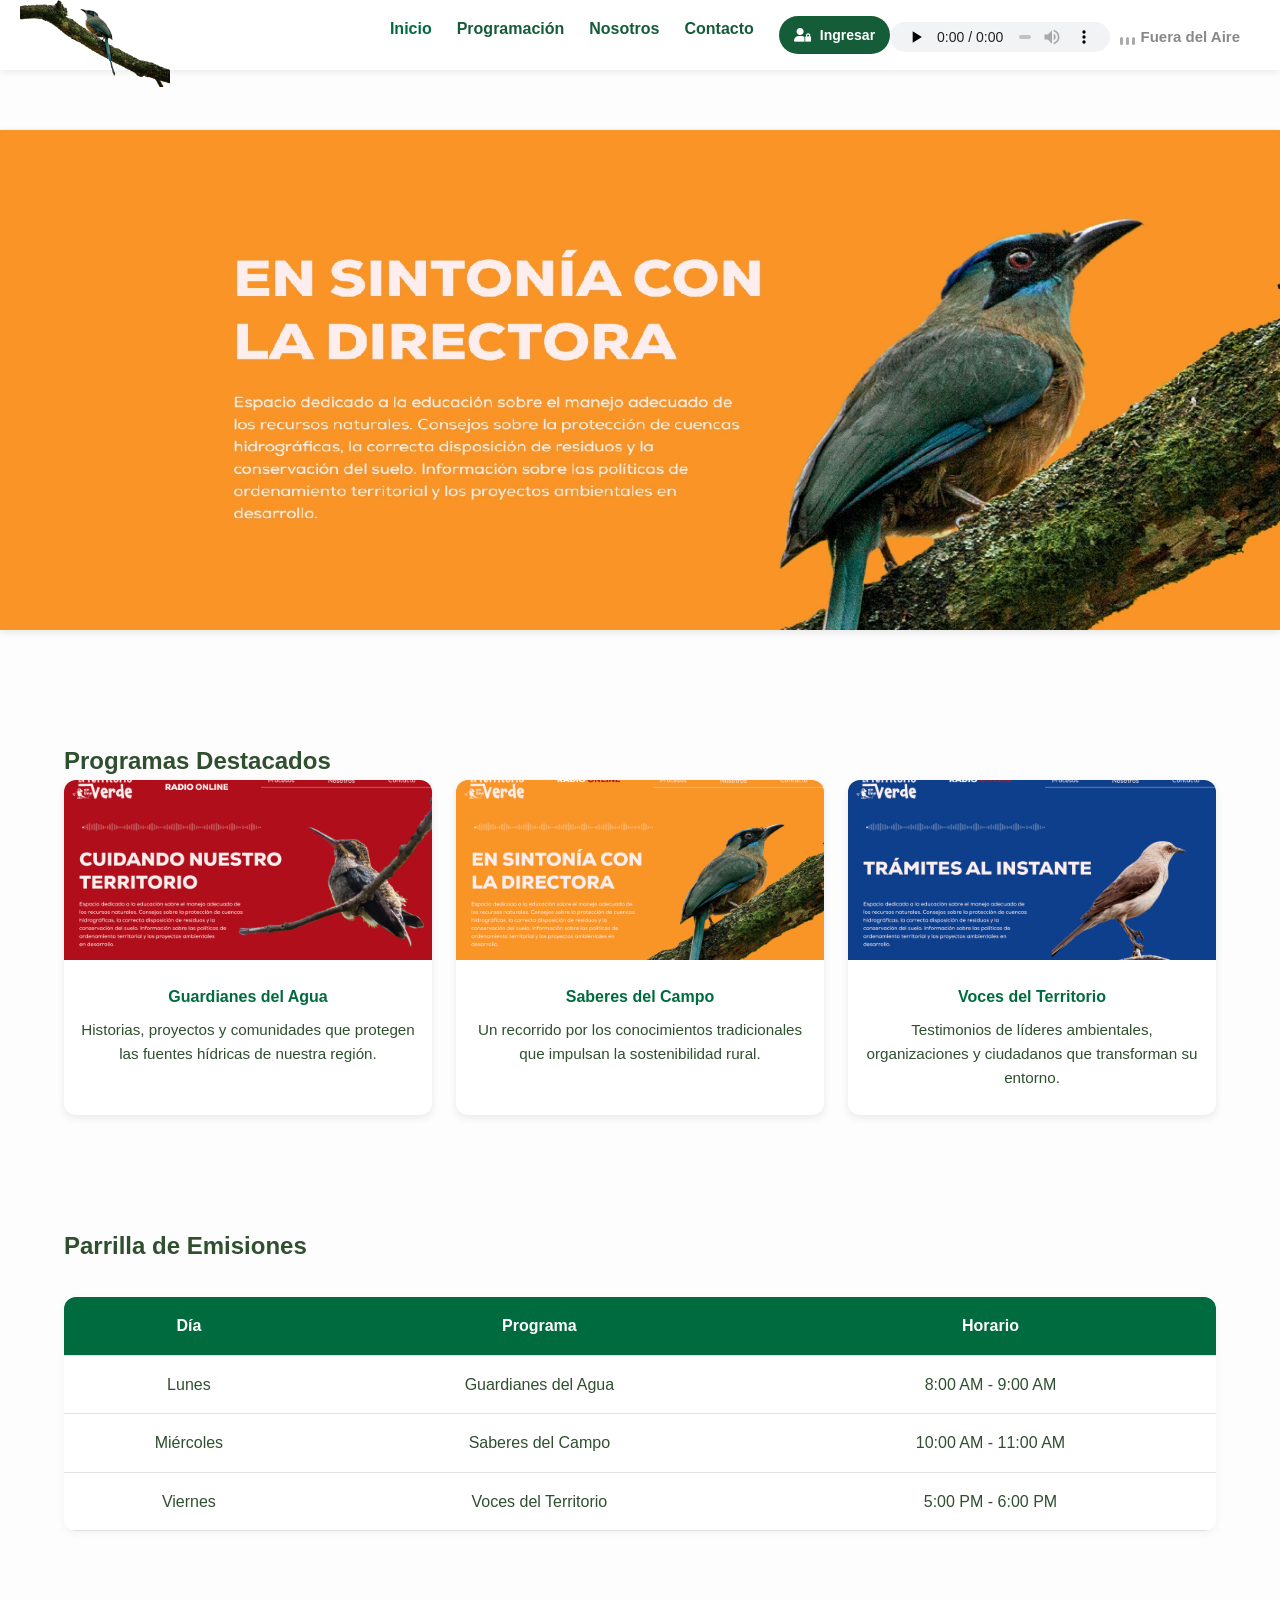
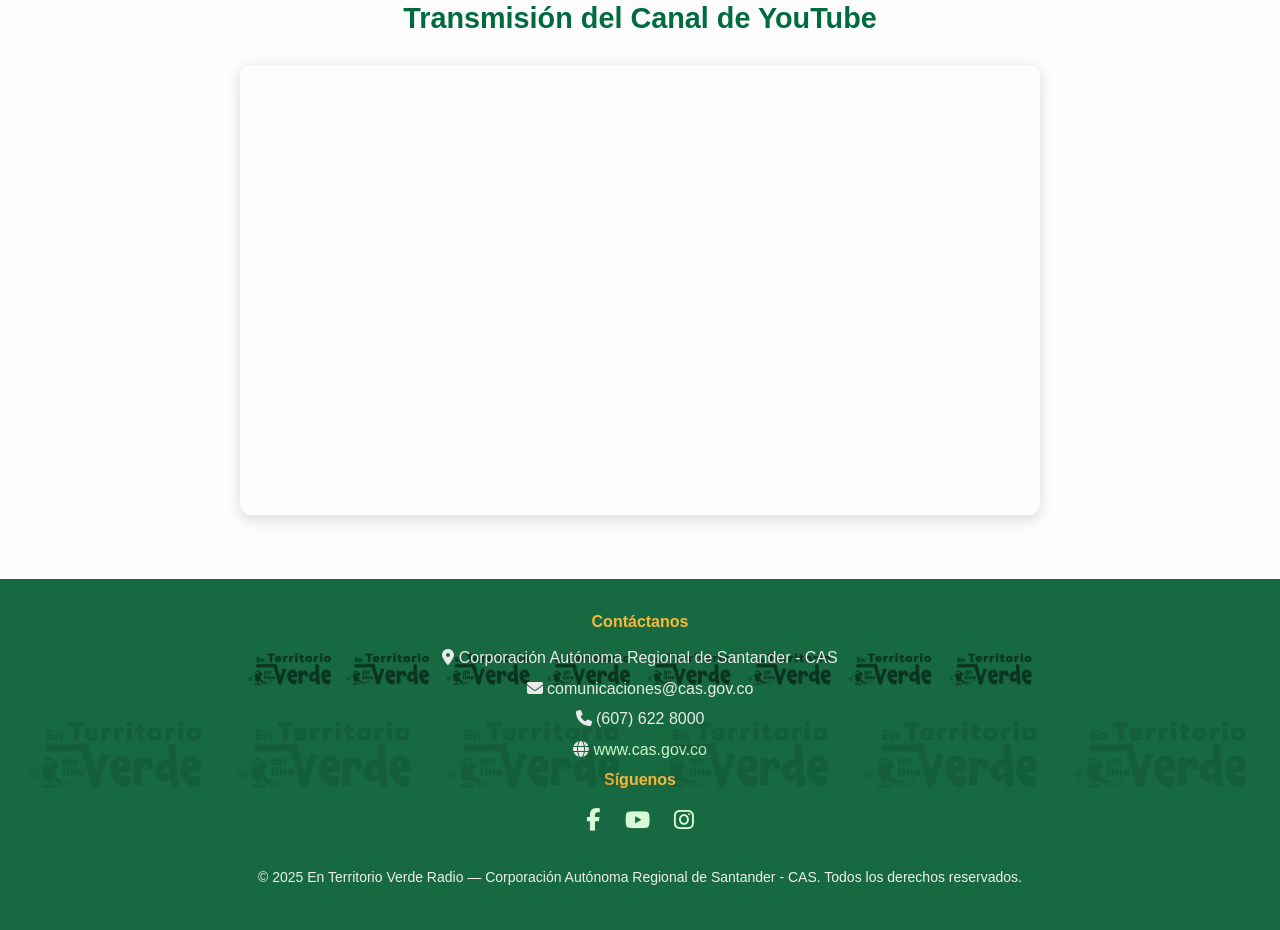
==== index.html @ 5dc2198d "First commit" ====
<!DOCTYPE html>
<html lang="es">
<head>
  <meta charset="utf-8" />
  <meta name="viewport" content="width=device-width,initial-scale=1" />
  <title>En Territorio Verde · Radio CAS</title>
  <link rel="icon" href="img/favicon.png" type="image/png" />

  <!-- CSS -->
  <link rel="stylesheet" href="css/styles.css" />

  <!-- Si usas iconos (opcional) -->
  <link rel="stylesheet" href="https://cdnjs.cloudflare.com/ajax/libs/font-awesome/6.5.0/css/all.min.css" />
</head>
<body>

  <!-- HEADER -->
    <header class="main-header" id="mainHeader">
	  <div class="header-container">
      	<!-- Imagen institucional del Barranquero -->
          <div class="logo-container">
    <img src="img/barranquero_opt.png" alt="Barrenquero" class="barranquero-logo" loading="lazy">
  </div>

      <!-- menú -->
      <nav class="nav-menu" aria-label="Menú principal">
        <ul>
          <li><a href="index.html" class="active">Inicio</a></li>
          <li><a href="programacion.html">Programación</a></li>
          <li><a href="nosotros.html">Nosotros</a></li>
          <li><a href="contacto.html">Contacto</a></li>
          <li class="admin-link"><a href="Administrador/index.html" class="btn-login"><i class="fas fa-user-lock"></i> Ingresar</a></li>
        </ul>
      </nav>
      <!-- reproductor a la derecha -->
      <div class="contenedor-audio">
        <audio id="stream" controls preload="none">
          <source src="https://sonic.paulatina.co/8186/stream" type="audio/mpeg" />
          Tu navegador no soporta la reproducción de audio.
        </audio>

        <div id="liveIndicator" class="offline" aria-live="polite" role="status">
          <div class="live-waves" aria-hidden="true">
            <span></span><span></span><span></span>
          </div>
          <span id="liveText">Fuera del Aire</span>
        </div>
      </div>
    </div>
  </header>

  <!-- AUDIO SECCIÓN SEPARADA
<section class="seccion-audio">
  <div class="contenedor-audio">
    <audio id="stream" controls preload="none">
      <source src="https://sonic.paulatina.co/8186/stream" type="audio/mpeg" />
      Tu navegador no soporta la reproducción de audio.
    </audio>

    <div id="liveIndicator" class="offline" aria-live="polite" role="status">
      <div class="live-waves" aria-hidden="true">
        <span></span><span></span><span></span>
      </div>
      <span id="liveText">Fuera del Aire</span>
    </div>
  </div>
</section> -->



<!-- ======= BANNER VISUAL ======= -->
<section class="banner-informativo"></section>


  <!-- =======================
       HERO SECTION
  ======================= -->
  <!--<section class="section-container intro">
    <h2>Conectando con la Naturaleza</h2>
    <p>
      Bienvenido a <strong>En Territorio Verde</strong>, un espacio dedicado a las voces del territorio, 
      la sostenibilidad y la educación ambiental. Aquí encontrarás programas que inspiran acciones reales 
      para cuidar nuestro entorno y promover una convivencia armoniosa con la naturaleza.
    </p>
  </section>-->

  <!-- =======================
       PROGRAMAS DESTACADOS
  ======================= -->
  <section class="section-container">
    <h2>Programas Destacados</h2>
    <div class="cards-grid">
      <div class="card">
        <img src="img/programa1.png" alt="Programa Guardianes del Agua">
        <h4>Guardianes del Agua</h4>
        <p>Historias, proyectos y comunidades que protegen las fuentes hídricas de nuestra región.</p>
      </div>

      <div class="card">
        <img src="img/programa2.png" alt="Programa Saberes del Campo">
        <h4>Saberes del Campo</h4>
        <p>Un recorrido por los conocimientos tradicionales que impulsan la sostenibilidad rural.</p>
      </div>

      <div class="card">
        <img src="img/programa3.png" alt="Programa Voces del Territorio">
        <h4>Voces del Territorio</h4>
        <p>Testimonios de líderes ambientales, organizaciones y ciudadanos que transforman su entorno.</p>
      </div>
    </div>
  </section>

  <!-- =======================
       PARRILLA DE EMISIONES
  ======================= -->
  <section class="section-container">
    <h2>Parrilla de Emisiones</h2>
    <table class="schedule-table">
      <thead>
        <tr>
          <th>Día</th>
          <th>Programa</th>
          <th>Horario</th>
        </tr>
      </thead>
      <tbody>
        <tr>
          <td>Lunes</td>
          <td>Guardianes del Agua</td>
          <td>8:00 AM - 9:00 AM</td>
        </tr>
        <tr>
          <td>Miércoles</td>
          <td>Saberes del Campo</td>
          <td>10:00 AM - 11:00 AM</td>
        </tr>
        <tr>
          <td>Viernes</td>
          <td>Voces del Territorio</td>
          <td>5:00 PM - 6:00 PM</td>
        </tr>
      </tbody>
    </table>
  </section>

  <!-- =======================
     CANAL YOUTUBE EN VIVO
======================= -->
<section class="section-container youtube-section">
  <h2>Transmisión del Canal de YouTube</h2>
  <div class="youtube-frame">
    <iframe 
      id="youtubeIframe"
      data-src="https://www.youtube.com/embed/videoseries?list=PLFxlJa7iUVKvQnztdoyjwARFI4R0zNuGz" 
      title="Video institucional CAS"
      frameborder="0"
      allow="accelerometer; autoplay; clipboard-write; encrypted-media; gyroscope; picture-in-picture; web-share"
      loading="lazy"
      allowfullscreen>
    </iframe>
  </div>
</section>



  <!-- =======================
       CONTACTO / REDES
  ======================= -->
  <!--
  <section class="section-container">
    <h2>Conéctate con Nosotros</h2>
    <div class="contact-placeholder">
      <p>
        Síguenos en nuestras redes sociales para conocer más sobre nuestros programas, 
        invitados y noticias del territorio.
      </p>
      <div class="social-media">
        <a href="https://www.facebook.com/share/1BW3mtS38n/" target="_blank" class="social-icon"><i class="fab fa-facebook"></i> Facebook</a>
        <a href="https://www.instagram.com/cas.santander?igsh=ZzN6Nnd5YWltYXcw" target="_blank"  class="social-icon"><i class="fab fa-instagram"></i> Instagram</a>
        <a href="https://youtube.com/@cas_santander9133?si=XEh2lTtl3xtiagF0" class="social-icon"><i class="fab fa-youtube"></i> YouTube</a>
      </div>
    </div>
  </section>
-->

  <!-- =======================
       FOOTER
  ======================= -->
<footer class="footer">
  <div class="footer-container">
    <!--<div class="footer-logo">
      <img src="img/logo.png" alt="En Territorio Verde Radio" />-->
      
    </div>

    <div class="footer-info">
      <h4>Contáctanos</h4>
      <p><i class="fas fa-location-dot"></i> Corporación Autónoma Regional de Santander - CAS</p>
      <p><i class="fas fa-envelope"></i> comunicaciones@cas.gov.co</p>
      <p><i class="fas fa-phone"></i> (607) 622 8000</p>
      <p><i class="fas fa-globe"></i> <a href="https://www.cas.gov.co" target="_blank">www.cas.gov.co</a></p>
    </div>

    <div class="footer-social">
      <h4>Síguenos</h4>
      <div class="social-icons">
        <a href="https://www.facebook.com/CAS.Santander" target="_blank" title="Facebook"><i class="fab fa-facebook-f"></i></a>
        <a href="https://youtube.com/@cas_santander9133?si=XEh2lTtl3xtiagF0" target="_blank" title="YouTube"><i class="fab fa-youtube"></i></a>
        <a href="https://www.instagram.com/cas.santander?igsh=ZzN6Nnd5YWltYXcw" target="_blank" title="Instagram"><i class="fab fa-instagram"></i></a>
      </div>
    </div>
  </div>

  <div class="footer-bottom">
    <p>© 2025 En Territorio Verde Radio — Corporación Autónoma Regional de Santander - CAS. Todos los derechos reservados.</p>
  </div>
</footer>


  <!-- JS -->
  <script src="js/main.js" defer></script>
  <script>
    document.addEventListener('DOMContentLoaded', () => loadContent('inicio'));
  </script>
</body>
</html>
---- css/styles.css ----
/* =========================
   ESTILOS GENERALES
========================= */
* {
  margin: 0;
  padding: 0;
  box-sizing: border-box;
}

body {
  font-family: 'Montserrat', sans-serif;
  background-color: #fdfdfd;
  color: #2f4f2f;
  line-height: 1.6;
  padding-top: 130px;
}

/* =========================
   ENCABEZADO FIJO
========================= */
.main-header {
  position: fixed;
  top: 0;
  width: 100%;
  background: #ffffff;
  display: flex;
  justify-content: space-between;
  align-items: center;
  padding: 0 40px;
  box-shadow: 0 2px 8px rgba(0, 0, 0, 0.08);
  z-index: 1000;
  transition: transform 0.4s ease;
  height: 70px;
}

.main-header.hide {
  transform: translateY(-100%);
}

.logo {
  display: flex;
  align-items: center;
  gap: 0.8rem;
}

.logo img {
  height: 48px;
}

.logo h1 {
  font-size: 1.3rem;
  color: #006b3f;
  font-weight: 700;
}

/* =========================
   MENÚ DE NAVEGACIÓN
========================= */
.nav-menu {
  display: flex;
  gap: 1.5rem;
}

.nav-menu a {
  text-decoration: none;
  color: #2f4f2f;
  font-weight: 500;
  transition: color 0.3s ease;
}

.nav-menu a:hover,
.nav-menu a.active {
  color: #006b3f;
  font-weight: 600;
}

/* =========================
   SECCIONES GENERALES
========================= */
.section-container {
  max-width: 1200px;
  margin: 7rem auto 4rem auto;
  padding: 0 1.5rem;
}

.intro {
  text-align: center;
  margin-bottom: 3rem;
}

.intro h2 {
  font-size: 2rem;
  color: #006b3f;
  margin-bottom: 1rem;
}

/* =========================
   TABLA DE PROGRAMAS
========================= */
.schedule-table {
  width: 100%;
  border-collapse: collapse;
  margin: 2rem 0;
  background: #ffffff;
  border-radius: 12px;
  overflow: hidden;
  box-shadow: 0 2px 10px rgba(0, 0, 0, 0.05);
}

.schedule-table th,
.schedule-table td {
  padding: 1rem;
  text-align: center;
  border-bottom: 1px solid #e0e0e0;
}

.schedule-table th {
  background: #006b3f;
  color: white;
  font-weight: 600;
}

.schedule-table tr:hover td {
  background: #f3f9f5;
}

/* =========================
   TARJETAS DE PROGRAMAS
========================= */
.cards-grid {
  display: grid;
  grid-template-columns: repeat(auto-fit, minmax(280px, 1fr));
  gap: 1.5rem;
}

.card {
  background: #fff;
  border-radius: 12px;
  overflow: hidden;
  box-shadow: 0 3px 8px rgba(0, 0, 0, 0.08);
  transition: transform 0.3s ease;
  text-align: center;
}

.card:hover {
  transform: translateY(-5px);
}

.card img {
  width: 100%;
  height: 180px;
  object-fit: cover;
}

.card h4 {
  color: #006b3f;
  margin: 1rem 0 0.5rem;
}

.card p {
  padding: 0 1rem 1.5rem;
  font-size: 0.95rem;
}

/* =========================
   CONTACTO
========================= */
.contact-placeholder {
  background: #f5f8f5;
  border: 1px solid #d6e9d6;
  border-radius: 12px;
  padding: 2rem;
  margin: 2rem 0;
  text-align: center;
  color: #2f4f2f;
  font-size: 1.05rem;
  box-shadow: 0 2px 6px rgba(0, 0, 0, 0.05);
}

.contact-info ul {
  list-style: none;
  margin: 1.5rem 0;
}

.contact-info li {
  margin-bottom: 0.8rem;
  font-size: 1.05rem;
}

.social-media {
  display: flex;
  justify-content: center;
  gap: 1rem;
  flex-wrap: wrap;
  margin-top: 1rem;
}

.social-icon {
  color: #006b3f;
  font-weight: 600;
  text-decoration: none;
  background: #e6f3ec;
  padding: 0.6rem 1rem;
  border-radius: 30px;
  transition: all 0.3s ease;
}

.social-icon:hover {
  background: #006b3f;
  color: white;
}

/* =========================
   BOTÓN ENVIAR
========================= */
.btn-send {
  display: inline-block;
  background: #006b3f;
  color: #fff;
  padding: 0.8rem 1.6rem;
  border-radius: 30px;
  border: none;
  cursor: pointer;
  font-size: 1rem;
  transition: background 0.3s ease, transform 0.2s ease;
  text-decoration: none;
}

.btn-send:hover {
  background: #049c5a;
  transform: scale(1.05);
}

/* =====================================================
   BANNER VISUAL (solo imagen)
   ===================================================== */
.banner-informativo {
  position: relative;
  width: 100%;
  height: 500px; /* ajusta según el alto que desees */
  background: url('../img/fondo-ligero2.jpg') center/cover no-repeat, #f5f9f4;
  display: block;
  box-shadow: 0 2px 8px rgba(0, 0, 0, 0.1);
}


/* (Estilos unificados en .main-header) */

.header-container {
  display: flex;
  justify-content: space-between;
  align-items: center;
  padding: 8px 40px;
  max-width: 1200px;
  margin: 0 auto;
  height: 70px;
}

.logo img {
  height: 50px;
  width: auto;
  display: block;
}


.header-logo {
  position: absolute;
  bottom: -20px; /* o el valor que tengas ajustado */
  left: -30px; /* mueve la imagen hacia la izquierda */
  z-index: 10;
}

.header-logo img {
  max-height: 180px; /* ajusta el tamaño que ya tenías */
  width: auto;
  object-fit: contain;
}

/* Versión responsive */
@media (max-width: 768px) {
  .header-logo {
    left: -10px; /* menos desplazamiento en pantallas pequeñas */
    bottom: -10px;
  }

  .header-logo img {
    max-height: 120px;
  }
}


/* ======= MENÚ DE NAVEGACIÓN ======= */
.nav-menu {
  flex: 1;
  display: flex;
  justify-content: center;
}

.nav-menu ul {
  display: flex;
  list-style: none;
  gap: 25px;
  margin: 0;
  padding: 0;
}

.nav-menu a {
  text-decoration: none;
  color: #155c39;
  font-weight: 600;
  transition: color 0.3s;
}

.nav-menu a:hover,
.nav-menu .active {
  color: #f39200;
}

.btn-login {
  background: #155c39;
  color: white !important;
  padding: 8px 15px;
  border-radius: 20px;
  font-size: 14px;
  display: flex;
  align-items: center;
  gap: 8px;
  transition: all 0.3s ease;
}

.btn-login:hover {
  background: #f39200;
  transform: translateY(-2px);
  box-shadow: 0 4px 10px rgba(0,0,0,0.1);
}

/* ==== AUDIO Y EN VIVO ==== */
.seccion-audio {
  position: fixed;       /* mantiene la barra siempre visible */
  top: 70px;             /* justo debajo del header fijo */
  right: 0;
  left: 0;
  z-index: 900;          /* por encima del contenido */
  display: flex;
  justify-content: flex-end;
  align-items: right;
  padding: 10px 40px;
  background-color: #eaf6ed;
  border-top: 1px solid #d2e6d4;
  border-bottom: 1px solid #d2e6d4;
  box-shadow: 0 2px 5px rgba(0, 0, 0, 0.1);
}

.contenedor-audio {
  position: fixed;
  right: 40px;
  top: calc((70px - 46px) / 2); /* (headerHeight - audioHeight) / 2 */
  display: flex;
  align-items: center;
  gap: 10px;
  z-index: 950;
  background: transparent;
  height: 46px; /* ajusta según el alto real del control */
}

.seccion-audio, .contenedor-audio {
  height: 50px;
  overflow: hidden;
}

audio {
  width: 220px;
  height: 30px;
}

#liveIndicator {
  display: flex;
  align-items: center;
  gap: 6px;
  font-weight: 600;
  font-size: 15px;
  color: #666;
}

.live-waves {
  display: flex;
  gap: 3px;
  height: 15px;
  align-items: flex-end;
}

.live-waves span {
  display: block;
  width: 3px;
  height: 8px;
  background-color: #bbb;
  border-radius: 2px;
}

/* Ondas animadas cuando está "En Vivo" */
#liveIndicator.live .live-waves span {
  background-color: #2ea44f;
  animation: waveMove 1s infinite ease-in-out;
}

#liveIndicator.live .live-waves span:nth-child(1) { animation-delay: 0s; }
#liveIndicator.live .live-waves span:nth-child(2) { animation-delay: 0.2s; }
#liveIndicator.live .live-waves span:nth-child(3) { animation-delay: 0.4s; }

@keyframes waveMove {
  0%, 100% { height: 6px; }
  50% { height: 14px; }
}

/* Estado Fuera del Aire */
#liveIndicator.offline .live-waves span {
  background-color: #aaa;
  animation: none;
}

#liveIndicator.offline #liveText {
  color: #888;
}

/* ==== FOOTER ==== */
.footer {
  background-color: #176941; /* un verde más luminoso */
  color: #fff;
  text-align: center;
  padding: 30px 20px;
  position: relative;
  background-image: url('../img/Recurso4.png');
  background-size: 800px;
  background-position: center 60px;
  background-repeat: no-repeat;
  z-index: 500;
}

.footer a {
  color: #d7f9d5;
  text-decoration: none;
  font-weight: 500;
  transition: color 0.3s ease, text-shadow 0.3s ease;
}

.footer a:hover {
  color: #ffffff;
  text-shadow: 0 0 6px rgba(255, 255, 255, 0.4);
  text-decoration: underline;
}

/* Fondo con imagen ecológica + mezcla */
.footer::before {
  content: "";
  position: absolute;
  inset: 0;
  background: url("../img/Recurso4.png") center 50% / 130% no-repeat;
  background-blend-mode: multiply; /* mezcla ecológica */
  opacity: 0.20;
  z-index: 0;              
  pointer-events: none;    
}


/* Capas de texto e información */
.footer-container,
.footer-bottom {
  position: relative;
  z-index: 1500;
}

/* estructura interior */
.footer-container {
  display: flex;
  flex-wrap: wrap;
  justify-content: space-around;
  align-items: flex-start;
  gap: 25px;
  max-width: 1200px;
  margin: 0 auto;
}

.footer-logo img {
  width: 300px;
  margin-bottom: 0px;
}

.footer-info h4,
.footer-social h4 {
  color: #f6b93b;
  margin-bottom: 10px;
}

.footer-info p {
  margin: 5px 0;
  color: #eaeaea;
}

.footer .social-icons a {
  color: #d7f9d5;
  margin: 0 10px;
  font-size: 1.4rem;
  transition: transform 0.3s ease, color 0.3s ease;
}

.footer .social-icons a:hover {
  color: #fff;
  transform: scale(1.15);
}


.footer-bottom {
  margin-top: 15px;
  font-size: 14px;
  padding: 12px;
  color: #eee;
  background: transparent;  /* elimina el fondo */
}

/* ==== Versión Responsive ==== */
@media (max-width: 768px) {
  .contenedor-audio {
    position: relative;    /* vuelve al flujo */
    top: 0;
    right: 0;
    margin-left: 0;
    justify-self: end;
    height: auto;
    padding: 8px 0;
  }

  /* Reduce el ancho del control para móviles */
  audio {
    width: 160px;
  }

  /* Si el menú colapsa y queda demasiado junto, pon el audio debajo */
  .header-container {
    flex-wrap: wrap;
    gap: 6px;
    padding: 8px 16px;
  }
}

/* ======= YOUTUBE EMBED ======= */
.youtube-section {
  text-align: center;
  margin-top: 4rem;
}

.youtube-section h2 {
  color: #006b3f;
  margin-bottom: 1.5rem;
  font-size: 1.8rem;
}

.youtube-frame {
  position: relative;
  width: 100%;
  max-width: 800px;
  margin: 0 auto;
  aspect-ratio: 16 / 9; /* mantiene proporción correcta */
  border-radius: 12px;
  overflow: hidden;
  box-shadow: 0 4px 15px rgba(0, 0, 0, 0.15);
}

.youtube-frame iframe {
  width: 100%;
  height: 100%;
  border: none;
  display: block;
}

/* === Footer Links Elegantes === */
.footer a {
  color: #c8f7c5; /* Verde claro institucional CAS */
  text-decoration: none;
  font-weight: 500;
  transition: color 0.3s ease, text-shadow 0.3s ease;
}

.footer a:hover {
  color: #ffffff; /* Blanco puro al pasar el cursor */
  text-shadow: 0 0 6px rgba(255, 255, 255, 0.4);
  text-decoration: underline;
}

/* ==== Imagen institucional del Barranquero ==== */
.barranquero-container {
  position: relative;
  width: 100%;
  height: 0;
}

.barranquero-img {
  position: absolute;
  left: 5%;
  bottom: -140px; /* desborda hacia el banner */
  max-height: 200px;
  z-index: 10;
  filter: drop-shadow(0 4px 6px rgba(0, 0, 0, 0.4));
  transition: transform 0.4s ease, filter 0.4s ease;
}

.barranquero-img:hover {
  transform: scale(1.05);
  filter: drop-shadow(0 6px 8px rgba(0, 0, 0, 0.5));
}

/* Versión responsive */
@media (max-width: 768px) {
  .barranquero-img {
    max-height: 90px;
    left: 2%;
    bottom: -25px;
  }
}


/* Ajuste para empujar el menú a la izquierda y equilibrar el header */
nav ul {
  margin-left: 0; /* antes -100px */
}

nav {
  flex-grow: 0;
  text-align: initial;
}

/* Imagen del barranquero flotando sobre el header */
.barranquero-logo {
  position: absolute; /* lo saca del flujo normal */
  top: -20px;          /* ajusta verticalmente */
  left: 20px;          /* ajusta horizontalmente */
  width: 150px;        /* tamaño controlado */
  max-height: 200px;
  z-index: 20;         /* asegura que quede sobre los demás elementos */
  pointer-events: none; /* evita que bloquee clics sobre el menú */
}

.header,
.header-container,
.contenedor-audio {
  overflow: visible; /* evita que se creen capas invisibles */
}

/* =========================================
   RESPONSIVO MULTIDISPOSITIVO (Tablets/Móvil)
========================================= */
@media (max-width: 1000px) {
  .main-header {
    height: auto;
    padding: 10px;
    position: relative; /* Evita que flote encima en celulares cortando el contenido */
  }
  
  .header-container {
    flex-direction: column;
    height: auto;
    padding: 15px 10px;
    gap: 15px;
    align-items: center;
  }
  
  .contenedor-audio {
    position: relative;
    right: auto;
    top: auto;
    justify-content: center;
    width: 100%;
    margin-top: 10px;
    height: auto;
    padding: 10px 0;
  }
  
  .nav-menu {
    width: 100%;
    margin-top: 10px;
  }
  
  .nav-menu ul {
    flex-wrap: wrap;
    justify-content: center;
    gap: 12px;
  }
  
  .barranquero-logo {
    position: relative;
    top: 0;
    left: 0;
    width: 120px;
    display: block;
    margin: 0 auto;
  }
  
  body {
    padding-top: 20px; /* Como el header ya no es "fixed" arriba, soltamos el espacio */
  }
}

@media (max-width: 500px) {
  audio {
    width: 220px;
  }
  .btn-login {
    padding: 6px 12px;
    font-size: 13px;
    width: 100%;
    justify-content: center;
  }
}
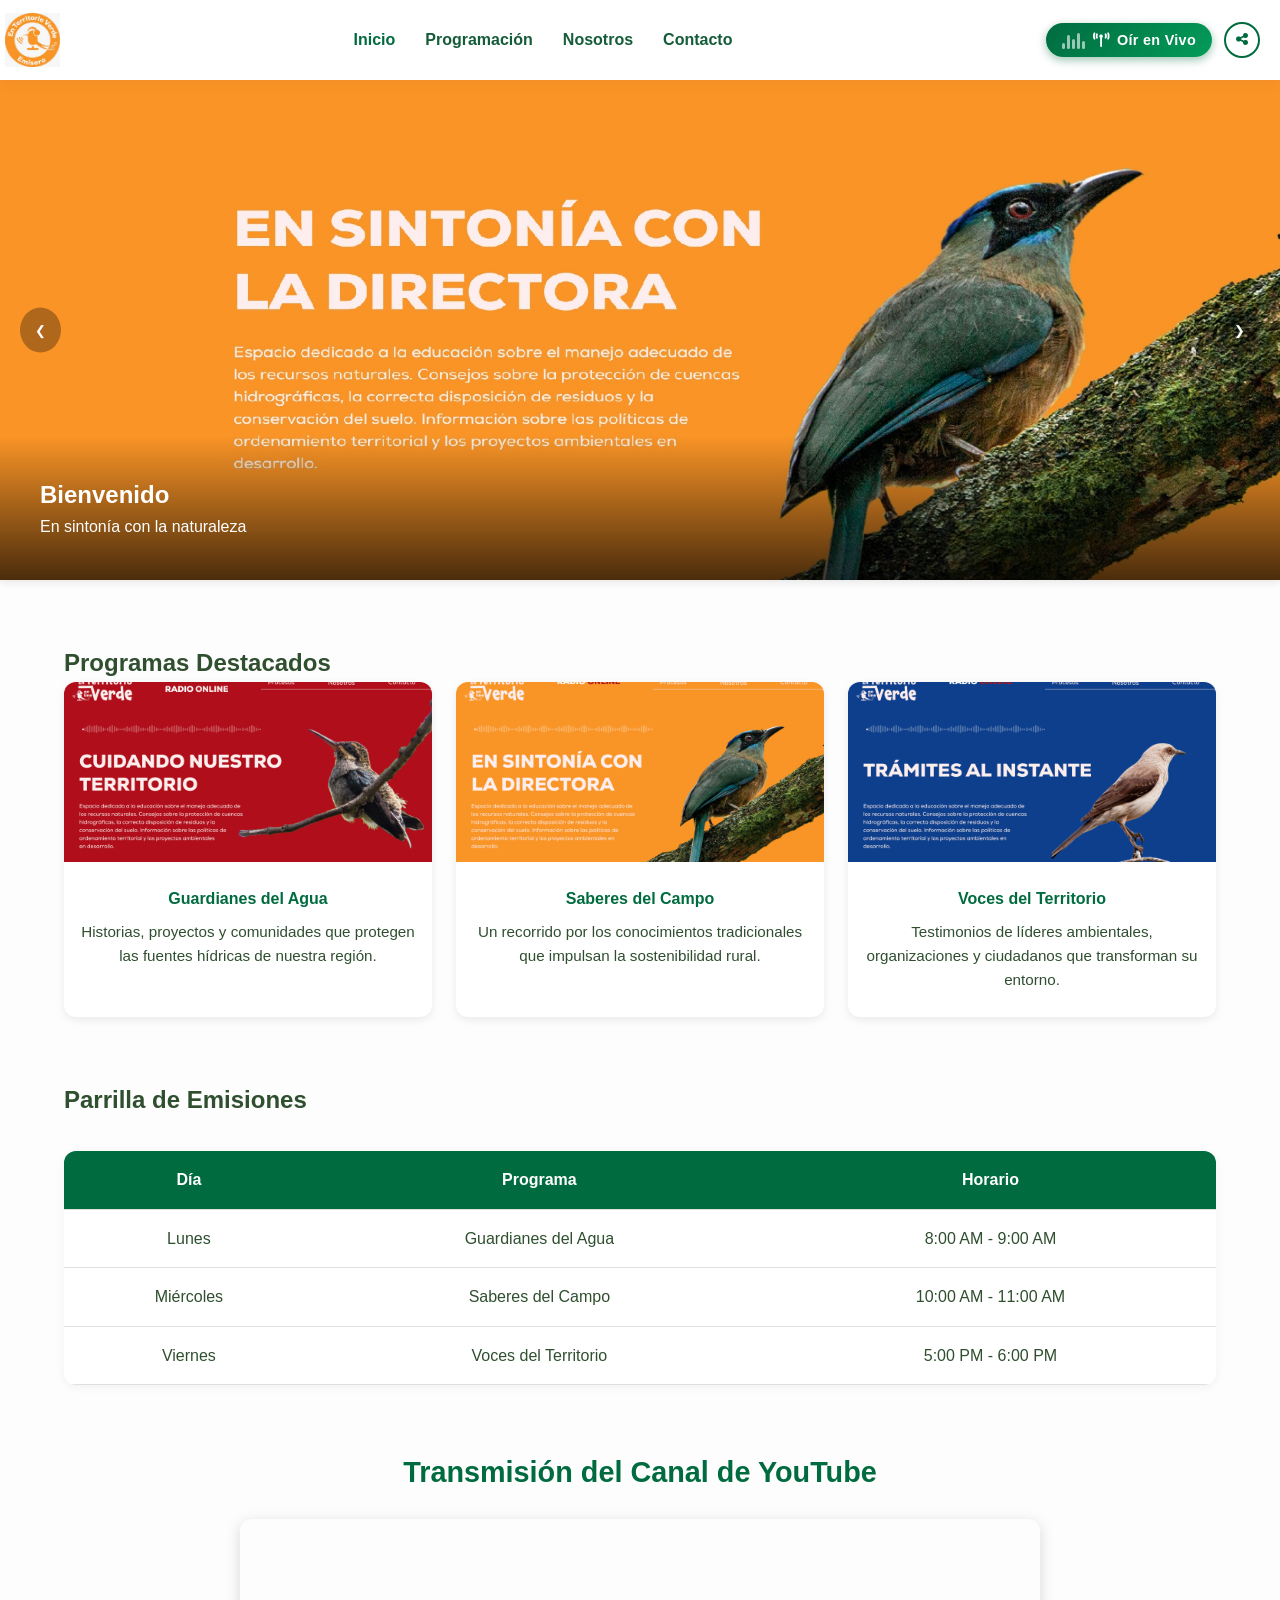
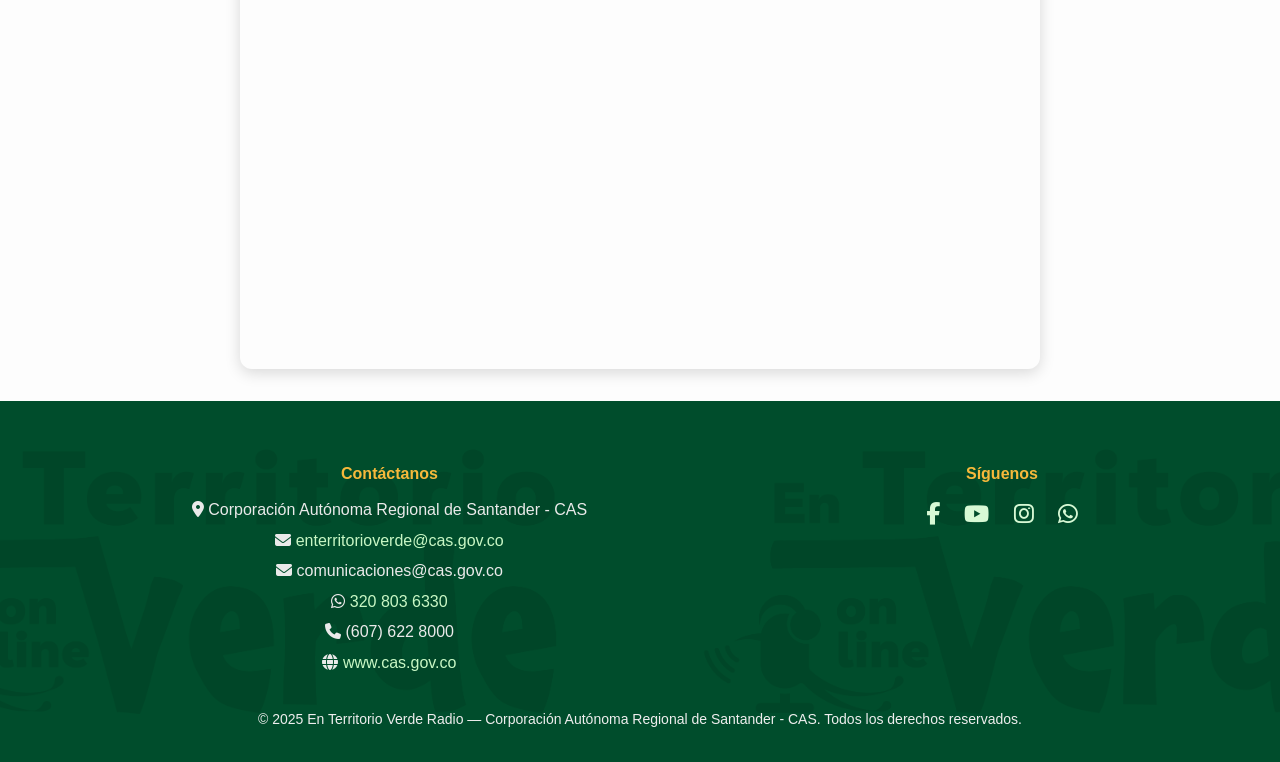
==== commit c700f3d2: "feat: Implement a new audio player, refresh site styling, and introduce data-driven content with new" ====
--- a/index.html
+++ b/index.html
@@ -7,7 +7,7 @@
   <link rel="icon" href="img/favicon.png" type="image/png" />
 
   <!-- CSS -->
-  <link rel="stylesheet" href="css/styles.css" />
+  <link rel="stylesheet" href="css/styles.css?v=3" />
 
   <!-- Si usas iconos (opcional) -->
   <link rel="stylesheet" href="https://cdnjs.cloudflare.com/ajax/libs/font-awesome/6.5.0/css/all.min.css" />
@@ -17,9 +17,9 @@
   <!-- HEADER -->
     <header class="main-header" id="mainHeader">
 	  <div class="header-container">
-      	<!-- Imagen institucional del Barranquero -->
+      	<!-- Logo institucional En Territorio Verde -->
           <div class="logo-container">
-    <img src="img/barranquero_opt.png" alt="Barrenquero" class="barranquero-logo" loading="lazy">
+    <img src="logo.jpeg" alt="En Territorio Verde – Radio CAS" class="site-logo" loading="lazy">
   </div>
 
       <!-- menú -->
@@ -29,21 +29,34 @@
           <li><a href="programacion.html">Programación</a></li>
           <li><a href="nosotros.html">Nosotros</a></li>
           <li><a href="contacto.html">Contacto</a></li>
-          <li class="admin-link"><a href="Administrador/index.html" class="btn-login"><i class="fas fa-user-lock"></i> Ingresar</a></li>
+          <li class="admin-link" style="display:none"><a href="Administrador/index.html" class="btn-login"><i class="fas fa-user-lock"></i> Ingresar</a></li>
         </ul>
       </nav>
       <!-- reproductor a la derecha -->
       <div class="contenedor-audio">
-        <audio id="stream" controls preload="none">
+        <audio id="stream" preload="auto">
           <source src="https://sonic.paulatina.co/8186/stream" type="audio/mpeg" />
-          Tu navegador no soporta la reproducción de audio.
         </audio>
+
+        <!-- Botón En Vivo destacado -->
+        <button id="btnLive" class="btn-live" onclick="toggleRadioStream()" title="Oír en Vivo">
+          <div class="freq-waves" aria-hidden="true">
+            <span></span><span></span><span></span><span></span><span></span>
+          </div>
+          <i class="fas fa-broadcast-tower"></i>
+          <span id="liveText">Oír en Vivo</span>
+        </button>
+
+        <!-- Botón Compartir -->
+        <button class="btn-share" onclick="shareLink()" title="Compartir enlace">
+          <i class="fas fa-share-alt"></i>
+        </button>
 
         <div id="liveIndicator" class="offline" aria-live="polite" role="status">
           <div class="live-waves" aria-hidden="true">
             <span></span><span></span><span></span>
           </div>
-          <span id="liveText">Fuera del Aire</span>
+          <span id="liveStatus">Fuera del Aire</span>
         </div>
       </div>
     </div>
@@ -69,7 +82,17 @@
 
 
 <!-- ======= BANNER VISUAL ======= -->
-<section class="banner-informativo"></section>
+<!-- ======= BANNER VISUAL (Carousel) ======= -->
+<section id="banner-carousel" class="banner-informativo">
+  <div class="carousel-container">
+    <div id="carousel-slides" class="carousel-slides">
+      <!-- Slides are injected dynamically via JS -->
+    </div>
+    <!-- Carousel controls (optional) -->
+    <button class="carousel-btn prev" onclick="moveSlide(-1)">&#10094;</button>
+    <button class="carousel-btn next" onclick="moveSlide(1)">&#10095;</button>
+  </div>
+</section>
 
 
   <!-- =======================
@@ -187,16 +210,18 @@
        FOOTER
   ======================= -->
 <footer class="footer">
+  <!-- Logo como marca de agua en el footer -->
+  <div class="footer-watermark">
+    <img src="img/logo11.png" alt="" aria-hidden="true">
+  </div>
+
   <div class="footer-container">
-    <!--<div class="footer-logo">
-      <img src="img/logo.png" alt="En Territorio Verde Radio" />-->
-      
-    </div>
-
     <div class="footer-info">
       <h4>Contáctanos</h4>
       <p><i class="fas fa-location-dot"></i> Corporación Autónoma Regional de Santander - CAS</p>
+      <p><i class="fas fa-envelope"></i> <a href="mailto:enterritorioverde@cas.gov.co">enterritorioverde@cas.gov.co</a></p>
       <p><i class="fas fa-envelope"></i> comunicaciones@cas.gov.co</p>
+      <p><i class="fab fa-whatsapp"></i> <a href="https://wa.me/573208036330" target="_blank">320 803 6330</a></p>
       <p><i class="fas fa-phone"></i> (607) 622 8000</p>
       <p><i class="fas fa-globe"></i> <a href="https://www.cas.gov.co" target="_blank">www.cas.gov.co</a></p>
     </div>
@@ -207,6 +232,7 @@
         <a href="https://www.facebook.com/CAS.Santander" target="_blank" title="Facebook"><i class="fab fa-facebook-f"></i></a>
         <a href="https://youtube.com/@cas_santander9133?si=XEh2lTtl3xtiagF0" target="_blank" title="YouTube"><i class="fab fa-youtube"></i></a>
         <a href="https://www.instagram.com/cas.santander?igsh=ZzN6Nnd5YWltYXcw" target="_blank" title="Instagram"><i class="fab fa-instagram"></i></a>
+        <a href="https://wa.me/573208036330" target="_blank" title="WhatsApp"><i class="fab fa-whatsapp"></i></a>
       </div>
     </div>
   </div>
@@ -218,7 +244,7 @@
 
 
   <!-- JS -->
-  <script src="js/main.js" defer></script>
+  <script src="js/main.js?v=reproductor_v1000"></script>
   <script>
     document.addEventListener('DOMContentLoaded', () => loadContent('inicio'));
   </script>
--- a/css/styles.css
+++ b/css/styles.css
@@ -12,7 +12,7 @@
   background-color: #fdfdfd;
   color: #2f4f2f;
   line-height: 1.6;
-  padding-top: 130px;
+  padding-top: 80px; /* Sincronizado con el nuevo alto del header */
 }
 
 /* =========================
@@ -22,15 +22,16 @@
   position: fixed;
   top: 0;
   width: 100%;
-  background: #ffffff;
-  display: flex;
-  justify-content: space-between;
+  background: rgba(255, 255, 255, 0.95);
+  backdrop-filter: blur(10px);
+  display: flex;
+  justify-content: center;
   align-items: center;
-  padding: 0 40px;
-  box-shadow: 0 2px 8px rgba(0, 0, 0, 0.08);
+  padding: 0;
+  box-shadow: 0 2px 15px rgba(0, 0, 0, 0.05);
   z-index: 1000;
-  transition: transform 0.4s ease;
-  height: 70px;
+  transition: all 0.4s ease;
+  height: 80px; /* Un poco más alto para mejor estética */
 }
 
 .main-header.hide {
@@ -79,7 +80,7 @@
 ========================= */
 .section-container {
   max-width: 1200px;
-  margin: 7rem auto 4rem auto;
+  margin: 4rem auto 2rem auto; /* Reducido de 7rem/4rem para eliminar espacios */
   padding: 0 1.5rem;
 }
 
@@ -237,11 +238,64 @@
 .banner-informativo {
   position: relative;
   width: 100%;
-  height: 500px; /* ajusta según el alto que desees */
-  background: url('../img/fondo-ligero2.jpg') center/cover no-repeat, #f5f9f4;
-  display: block;
+  height: 500px;
+  background: #f5f9f4;
+  overflow: hidden;
   box-shadow: 0 2px 8px rgba(0, 0, 0, 0.1);
 }
+
+.carousel-container {
+  position: relative;
+  width: 100%;
+  height: 100%;
+}
+
+.carousel-slides {
+  display: flex;
+  width: 100%;
+  height: 100%;
+  transition: transform 0.8s ease-in-out;
+}
+
+.slide {
+  min-width: 100%;
+  height: 100%;
+  position: relative;
+}
+
+.slide img {
+  width: 100%;
+  height: 100%;
+  object-fit: cover;
+}
+
+.slide-content {
+  position: absolute;
+  bottom: 0;
+  left: 0;
+  width: 100%;
+  padding: 40px;
+  background: linear-gradient(transparent, rgba(0,0,0,0.7));
+  color: white;
+}
+
+.carousel-btn {
+  position: absolute;
+  top: 50%;
+  transform: translateY(-50%);
+  background: rgba(0,0,0,0.3);
+  color: white;
+  border: none;
+  padding: 15px;
+  cursor: pointer;
+  z-index: 10;
+  border-radius: 50%;
+  transition: background 0.3s;
+}
+
+.carousel-btn:hover { background: rgba(0,0,0,0.6); }
+.carousel-btn.prev { left: 20px; }
+.carousel-btn.next { right: 20px; }
 
 
 /* (Estilos unificados en .main-header) */
@@ -250,10 +304,12 @@
   display: flex;
   justify-content: space-between;
   align-items: center;
-  padding: 8px 40px;
-  max-width: 1200px;
-  margin: 0 auto;
-  height: 70px;
+  padding: 0 20px 0 5px;          /* Logo pegado pero con un mínimo de aire */
+  max-width: 100%;
+  width: 100%;
+  margin: 0;
+  height: 80px;
+  flex-wrap: nowrap;              /* Prohibido bajar de línea */
 }
 
 .logo img {
@@ -291,17 +347,19 @@
 
 /* ======= MENÚ DE NAVEGACIÓN ======= */
 .nav-menu {
-  flex: 1;
-  display: flex;
+  display: flex;
+  gap: 2rem;
   justify-content: center;
+  flex-grow: 1;
 }
 
 .nav-menu ul {
   display: flex;
   list-style: none;
-  gap: 25px;
+  gap: 30px;
   margin: 0;
   padding: 0;
+  white-space: nowrap; /* Evita que los textos se partan */
 }
 
 .nav-menu a {
@@ -336,31 +394,17 @@
 
 /* ==== AUDIO Y EN VIVO ==== */
 .seccion-audio {
-  position: fixed;       /* mantiene la barra siempre visible */
-  top: 70px;             /* justo debajo del header fijo */
-  right: 0;
-  left: 0;
-  z-index: 900;          /* por encima del contenido */
-  display: flex;
-  justify-content: flex-end;
-  align-items: right;
-  padding: 10px 40px;
-  background-color: #eaf6ed;
-  border-top: 1px solid #d2e6d4;
-  border-bottom: 1px solid #d2e6d4;
-  box-shadow: 0 2px 5px rgba(0, 0, 0, 0.1);
+  display: none; /* Barra antigua innecesaria */
 }
 
 .contenedor-audio {
-  position: fixed;
-  right: 40px;
-  top: calc((70px - 46px) / 2); /* (headerHeight - audioHeight) / 2 */
   display: flex;
   align-items: center;
-  gap: 10px;
-  z-index: 950;
+  gap: 12px;
   background: transparent;
-  height: 46px; /* ajusta según el alto real del control */
+  height: 50px;
+  flex-shrink: 0;
+  margin-left: 20px;
 }
 
 .seccion-audio, .contenedor-audio {
@@ -374,12 +418,7 @@
 }
 
 #liveIndicator {
-  display: flex;
-  align-items: center;
-  gap: 6px;
-  font-weight: 600;
-  font-size: 15px;
-  color: #666;
+  display: none; /* Oculto para evitar redundancia con el botón principal */
 }
 
 .live-waves {
@@ -424,16 +463,14 @@
 
 /* ==== FOOTER ==== */
 .footer {
-  background-color: #176941; /* un verde más luminoso */
+  background-color: #176941;
   color: #fff;
   text-align: center;
-  padding: 30px 20px;
+  padding: 30px 20px 10px 20px; /* Reducido padding inferior */
   position: relative;
-  background-image: url('../img/Recurso4.png');
-  background-size: 800px;
-  background-position: center 60px;
-  background-repeat: no-repeat;
   z-index: 500;
+  overflow: hidden;
+  margin-top: 0;                /* Asegura que no haya espacio arriba */
 }
 
 .footer a {
@@ -449,16 +486,9 @@
   text-decoration: underline;
 }
 
-/* Fondo con imagen ecológica + mezcla */
+/* Sin pseudo-elemento de fondo: la marca de agua la hace .footer-watermark */
 .footer::before {
-  content: "";
-  position: absolute;
-  inset: 0;
-  background: url("../img/Recurso4.png") center 50% / 130% no-repeat;
-  background-blend-mode: multiply; /* mezcla ecológica */
-  opacity: 0.20;
-  z-index: 0;              
-  pointer-events: none;    
+  content: none;
 }
 
 
@@ -572,7 +602,13 @@
   display: block;
 }
 
-/* === Footer Links Elegantes === */
+.footer {
+  position: relative;
+  overflow: hidden; /* Corta el logo si es muy grande */
+  background-color: #004d2c;
+  color: #fff;
+  padding: 60px 0 20px;
+}
 .footer a {
   color: #c8f7c5; /* Verde claro institucional CAS */
   text-decoration: none;
@@ -630,13 +666,142 @@
 
 /* Imagen del barranquero flotando sobre el header */
 .barranquero-logo {
-  position: absolute; /* lo saca del flujo normal */
-  top: -20px;          /* ajusta verticalmente */
-  left: 20px;          /* ajusta horizontalmente */
-  width: 150px;        /* tamaño controlado */
+  position: absolute;
+  top: -20px;
+  left: 20px;
+  width: 150px;
   max-height: 200px;
-  z-index: 20;         /* asegura que quede sobre los demás elementos */
-  pointer-events: none; /* evita que bloquee clics sobre el menú */
+  z-index: 20;
+  pointer-events: none;
+}
+
+/* === Logo institucional en el header === */
+.logo-container {
+  flex-shrink: 0;
+  display: flex;
+  align-items: center;
+  margin-right: auto;
+  padding-left: 0;
+  margin-left: 0;
+}
+
+.site-logo {
+  height: 55px;
+  width: auto;
+  object-fit: contain;
+  display: block;
+  transition: transform 0.3s ease;
+}
+
+.site-logo:hover {
+  transform: scale(1.05); /* Micro-interacción premium */
+}
+
+/* === Botón Oír en Vivo === */
+.btn-live {
+  display: flex;
+  align-items: center;
+  gap: 8px;
+  background: linear-gradient(135deg, #006b3f, #049c5a);
+  color: #fff;
+  border: none;
+  border-radius: 25px;
+  padding: 8px 16px;
+  font-size: 0.9rem;
+  font-weight: 700;
+  cursor: pointer;
+  box-shadow: 0 3px 10px rgba(0, 107, 63, 0.4);
+  transition: all 0.3s ease;
+  white-space: nowrap;
+  letter-spacing: 0.3px;
+}
+
+.btn-live:hover {
+  background: linear-gradient(135deg, #049c5a, #06c06e);
+  transform: translateY(-1px);
+  box-shadow: 0 5px 15px rgba(0, 107, 63, 0.5);
+}
+
+.btn-live.playing {
+  background: linear-gradient(135deg, #c0392b, #e74c3c);
+  box-shadow: 0 3px 10px rgba(192, 57, 43, 0.45);
+  animation: pulseLive 1.5s infinite;
+}
+
+@keyframes pulseLive {
+  0%, 100% { box-shadow: 0 3px 10px rgba(192, 57, 43, 0.45); }
+  50% { box-shadow: 0 5px 20px rgba(192, 57, 43, 0.7); }
+}
+
+/* Ondas de frecuencia dentro del botón */
+.freq-waves {
+  display: flex;
+  align-items: flex-end;
+  gap: 2px;
+  height: 18px;
+}
+
+.freq-waves span {
+  display: block;
+  width: 3px;
+  border-radius: 2px;
+  background: rgba(255,255,255,0.6);
+  animation: freqBounce 1.0s infinite ease-in-out;
+}
+
+.freq-waves span:nth-child(1) { height: 6px;  animation-delay: 0.0s; }
+.freq-waves span:nth-child(2) { height: 14px; animation-delay: 0.15s; }
+.freq-waves span:nth-child(3) { height: 10px; animation-delay: 0.3s; }
+.freq-waves span:nth-child(4) { height: 16px; animation-delay: 0.1s; }
+.freq-waves span:nth-child(5) { height: 8px;  animation-delay: 0.25s; }
+
+@keyframes freqBounce {
+  0%, 100% { transform: scaleY(1); opacity: 0.6; }
+  50% { transform: scaleY(1.8); opacity: 1; }
+}
+
+/* === Botón Compartir === */
+.btn-share {
+  display: flex;
+  align-items: center;
+  justify-content: center;
+  width: 36px;
+  height: 36px;
+  border-radius: 50%;
+  border: 2px solid #006b3f;
+  background: transparent;
+  color: #006b3f;
+  cursor: pointer;
+  font-size: 0.85rem;
+  transition: all 0.3s ease;
+  flex-shrink: 0;
+}
+
+.btn-share:hover {
+  background: #006b3f;
+  color: #fff;
+  transform: scale(1.1);
+}
+
+/* === Logo marca de agua en footer === */
+.footer-watermark {
+  position: absolute;
+  top: 0;
+  left: 0;
+  width: 100%;
+  height: 100%;
+  z-index: 0;
+  pointer-events: none;
+  background-image: url('../img/logo11.png');
+  background-repeat: no-repeat;
+  background-position: center;
+  background-size: auto 140%; /* Mucho más grande para legibilidad */
+  opacity: 0.18;
+  filter: none;
+}
+
+.footer-watermark img {
+  display: none; /* Usamos background-image para que se repita */
 }
 
 .header,
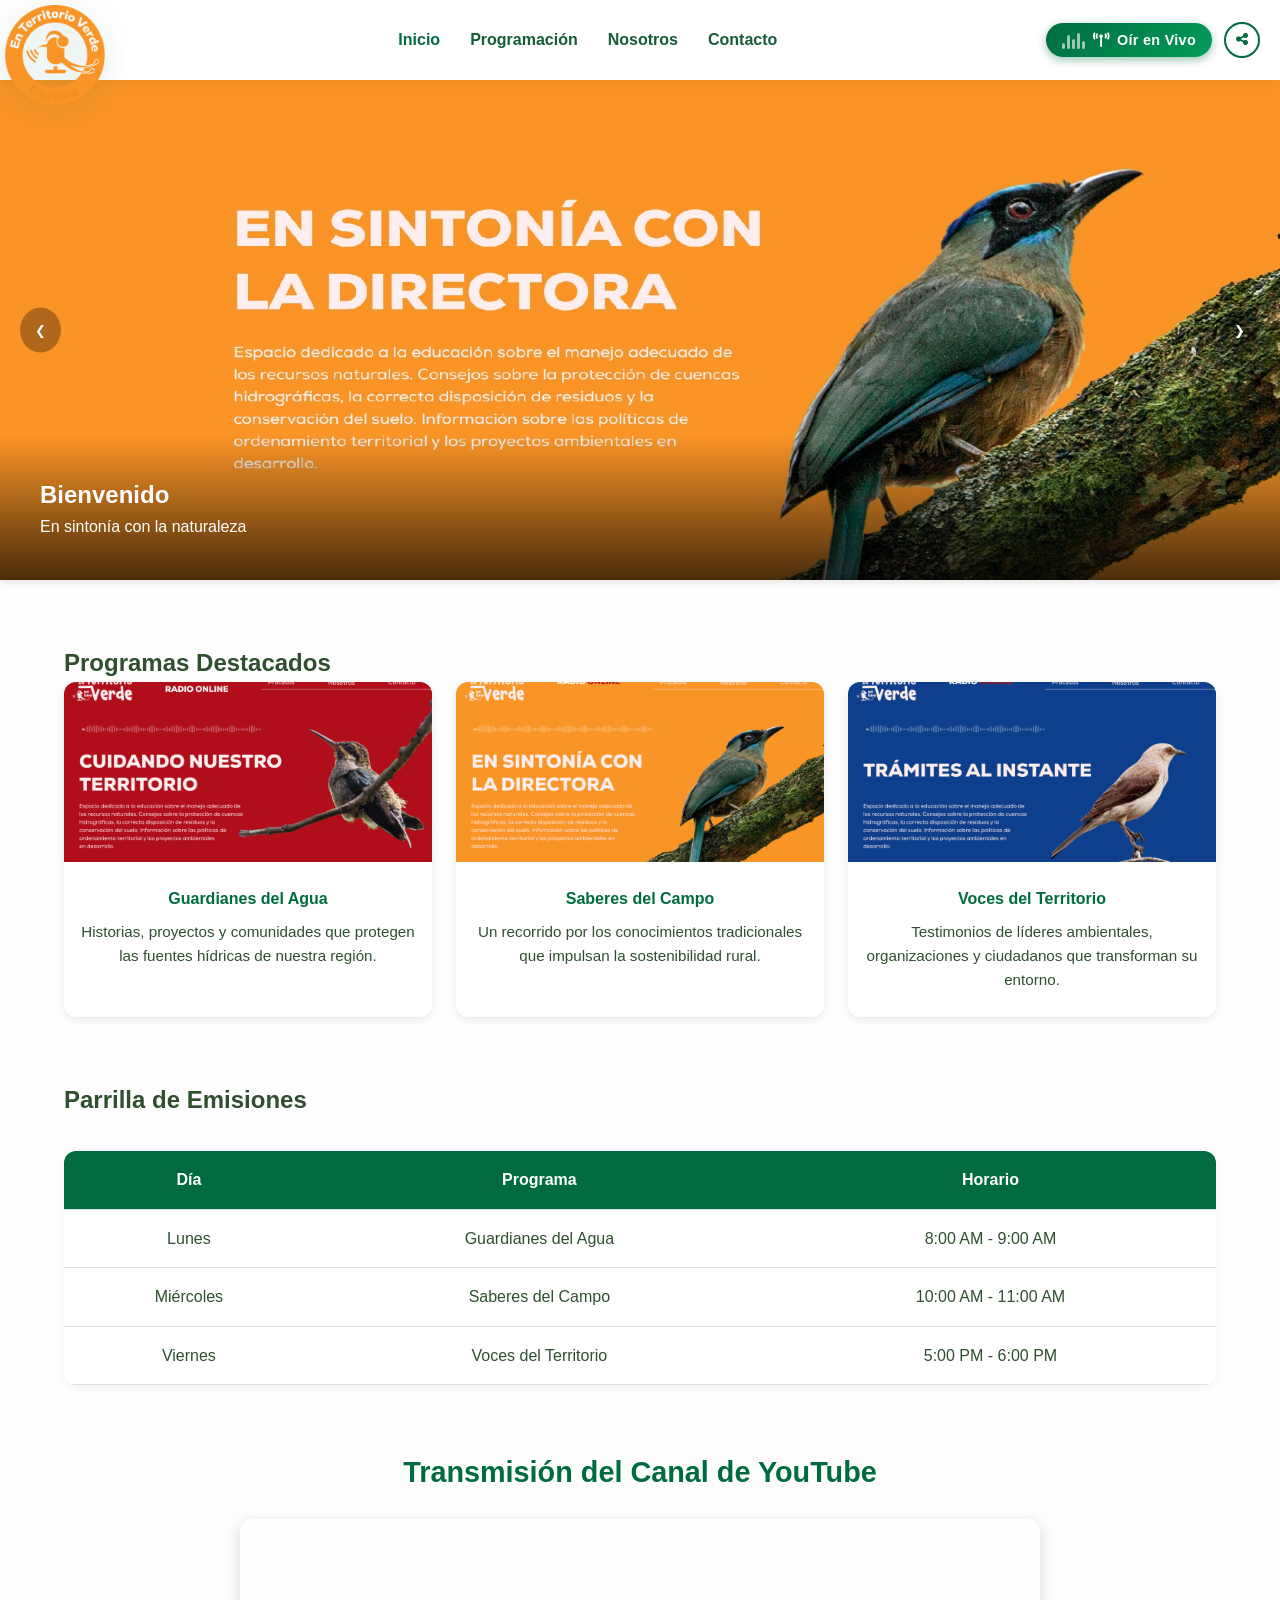
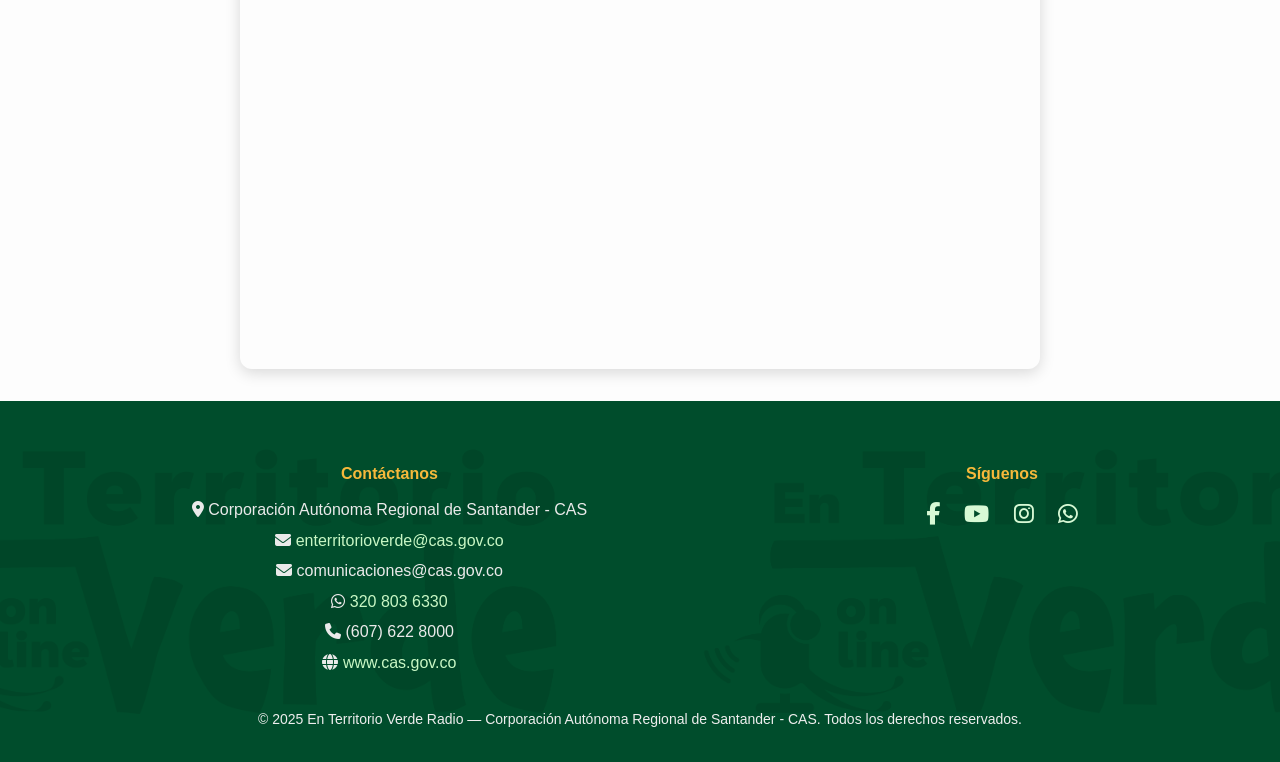
==== commit d7621684: "Arreglo fabicon" ====
--- a/index.html
+++ b/index.html
@@ -5,40 +5,31 @@
   <meta name="viewport" content="width=device-width,initial-scale=1" />
   <title>En Territorio Verde · Radio CAS</title>
   <link rel="icon" href="img/favicon.png" type="image/png" />
-
-  <!-- CSS -->
-  <link rel="stylesheet" href="css/styles.css?v=3" />
-
-  <!-- Si usas iconos (opcional) -->
+  <link rel="stylesheet" href="css/styles.css?v=6" />
   <link rel="stylesheet" href="https://cdnjs.cloudflare.com/ajax/libs/font-awesome/6.5.0/css/all.min.css" />
 </head>
 <body>
 
-  <!-- HEADER -->
-    <header class="main-header" id="mainHeader">
-	  <div class="header-container">
-      	<!-- Logo institucional En Territorio Verde -->
-          <div class="logo-container">
-    <img src="logo.jpeg" alt="En Territorio Verde – Radio CAS" class="site-logo" loading="lazy">
-  </div>
+  <header class="main-header" id="mainHeader">
+    <div class="header-container">
+      <div class="logo-container">
+        <img src="img/favicon.png" alt="En Territorio Verde – Radio CAS" class="site-logo" loading="lazy">
+      </div>
 
-      <!-- menú -->
       <nav class="nav-menu" aria-label="Menú principal">
         <ul>
           <li><a href="index.html" class="active">Inicio</a></li>
           <li><a href="programacion.html">Programación</a></li>
           <li><a href="nosotros.html">Nosotros</a></li>
           <li><a href="contacto.html">Contacto</a></li>
-          <li class="admin-link" style="display:none"><a href="Administrador/index.html" class="btn-login"><i class="fas fa-user-lock"></i> Ingresar</a></li>
         </ul>
       </nav>
-      <!-- reproductor a la derecha -->
+
       <div class="contenedor-audio">
         <audio id="stream" preload="auto">
           <source src="https://sonic.paulatina.co/8186/stream" type="audio/mpeg" />
         </audio>
 
-        <!-- Botón En Vivo destacado -->
         <button id="btnLive" class="btn-live" onclick="toggleRadioStream()" title="Oír en Vivo">
           <div class="freq-waves" aria-hidden="true">
             <span></span><span></span><span></span><span></span><span></span>
@@ -47,9 +38,8 @@
           <span id="liveText">Oír en Vivo</span>
         </button>
 
-        <!-- Botón Compartir -->
-        <button class="btn-share" onclick="shareLink()" title="Compartir enlace">
-          <i class="fas fa-share-alt"></i>
+        <button class="btn-share" onclick="toggleExportModal()" title="Exportar Emisora">
+          <i class="fas fa-share-nodes"></i>
         </button>
 
         <div id="liveIndicator" class="offline" aria-live="polite" role="status">
@@ -62,54 +52,14 @@
     </div>
   </header>
 
-  <!-- AUDIO SECCIÓN SEPARADA
-<section class="seccion-audio">
-  <div class="contenedor-audio">
-    <audio id="stream" controls preload="none">
-      <source src="https://sonic.paulatina.co/8186/stream" type="audio/mpeg" />
-      Tu navegador no soporta la reproducción de audio.
-    </audio>
+  <section id="banner-carousel" class="banner-informativo">
+    <div class="carousel-container">
+      <div id="carousel-slides" class="carousel-slides"></div>
+      <button class="carousel-btn prev" onclick="moveSlide(-1)">&#10094;</button>
+      <button class="carousel-btn next" onclick="moveSlide(1)">&#10095;</button>
+    </div>
+  </section>
 
-    <div id="liveIndicator" class="offline" aria-live="polite" role="status">
-      <div class="live-waves" aria-hidden="true">
-        <span></span><span></span><span></span>
-      </div>
-      <span id="liveText">Fuera del Aire</span>
-    </div>
-  </div>
-</section> -->
-
-
-
-<!-- ======= BANNER VISUAL ======= -->
-<!-- ======= BANNER VISUAL (Carousel) ======= -->
-<section id="banner-carousel" class="banner-informativo">
-  <div class="carousel-container">
-    <div id="carousel-slides" class="carousel-slides">
-      <!-- Slides are injected dynamically via JS -->
-    </div>
-    <!-- Carousel controls (optional) -->
-    <button class="carousel-btn prev" onclick="moveSlide(-1)">&#10094;</button>
-    <button class="carousel-btn next" onclick="moveSlide(1)">&#10095;</button>
-  </div>
-</section>
-
-
-  <!-- =======================
-       HERO SECTION
-  ======================= -->
-  <!--<section class="section-container intro">
-    <h2>Conectando con la Naturaleza</h2>
-    <p>
-      Bienvenido a <strong>En Territorio Verde</strong>, un espacio dedicado a las voces del territorio, 
-      la sostenibilidad y la educación ambiental. Aquí encontrarás programas que inspiran acciones reales 
-      para cuidar nuestro entorno y promover una convivencia armoniosa con la naturaleza.
-    </p>
-  </section>-->
-
-  <!-- =======================
-       PROGRAMAS DESTACADOS
-  ======================= -->
   <section class="section-container">
     <h2>Programas Destacados</h2>
     <div class="cards-grid">
@@ -118,13 +68,11 @@
         <h4>Guardianes del Agua</h4>
         <p>Historias, proyectos y comunidades que protegen las fuentes hídricas de nuestra región.</p>
       </div>
-
       <div class="card">
         <img src="img/programa2.png" alt="Programa Saberes del Campo">
         <h4>Saberes del Campo</h4>
         <p>Un recorrido por los conocimientos tradicionales que impulsan la sostenibilidad rural.</p>
       </div>
-
       <div class="card">
         <img src="img/programa3.png" alt="Programa Voces del Territorio">
         <h4>Voces del Territorio</h4>
@@ -133,9 +81,6 @@
     </div>
   </section>
 
-  <!-- =======================
-       PARRILLA DE EMISIONES
-  ======================= -->
   <section class="section-container">
     <h2>Parrilla de Emisiones</h2>
     <table class="schedule-table">
@@ -166,85 +111,51 @@
     </table>
   </section>
 
-  <!-- =======================
-     CANAL YOUTUBE EN VIVO
-======================= -->
-<section class="section-container youtube-section">
-  <h2>Transmisión del Canal de YouTube</h2>
-  <div class="youtube-frame">
-    <iframe 
-      id="youtubeIframe"
-      data-src="https://www.youtube.com/embed/videoseries?list=PLFxlJa7iUVKvQnztdoyjwARFI4R0zNuGz" 
-      title="Video institucional CAS"
-      frameborder="0"
-      allow="accelerometer; autoplay; clipboard-write; encrypted-media; gyroscope; picture-in-picture; web-share"
-      loading="lazy"
-      allowfullscreen>
-    </iframe>
-  </div>
-</section>
+  <section class="section-container youtube-section">
+    <h2>Transmisión del Canal de YouTube</h2>
+    <div class="youtube-frame">
+      <iframe id="youtubeIframe"
+        data-src="https://www.youtube.com/embed/videoseries?list=PLFxlJa7iUVKvQnztdoyjwARFI4R0zNuGz"
+        title="Video institucional CAS" frameborder="0"
+        allow="accelerometer; autoplay; clipboard-write; encrypted-media; gyroscope; picture-in-picture; web-share"
+        loading="lazy" allowfullscreen>
+      </iframe>
+    </div>
+  </section>
 
+  <footer class="footer">
+    <div class="footer-watermark">
+      <img src="img/logo11.png" alt="" aria-hidden="true">
+    </div>
 
+    <div class="footer-container">
+      <div class="footer-info">
+        <h4>Contáctanos</h4>
+        <p><i class="fas fa-location-dot"></i> Corporación Autónoma Regional de Santander - CAS</p>
+        <p><i class="fas fa-envelope"></i> <a href="mailto:enterritorioverde@cas.gov.co">enterritorioverde@cas.gov.co</a></p>
+        <p><i class="fas fa-envelope"></i> comunicaciones@cas.gov.co</p>
+        <p><i class="fab fa-whatsapp"></i> <a href="https://wa.me/573208036330" target="_blank">320 803 6330</a></p>
+        <p><i class="fas fa-phone"></i> (607) 622 8000</p>
+        <p><i class="fas fa-globe"></i> <a href="https://www.cas.gov.co" target="_blank">www.cas.gov.co</a></p>
+      </div>
 
-  <!-- =======================
-       CONTACTO / REDES
-  ======================= -->
-  <!--
-  <section class="section-container">
-    <h2>Conéctate con Nosotros</h2>
-    <div class="contact-placeholder">
-      <p>
-        Síguenos en nuestras redes sociales para conocer más sobre nuestros programas, 
-        invitados y noticias del territorio.
-      </p>
-      <div class="social-media">
-        <a href="https://www.facebook.com/share/1BW3mtS38n/" target="_blank" class="social-icon"><i class="fab fa-facebook"></i> Facebook</a>
-        <a href="https://www.instagram.com/cas.santander?igsh=ZzN6Nnd5YWltYXcw" target="_blank"  class="social-icon"><i class="fab fa-instagram"></i> Instagram</a>
-        <a href="https://youtube.com/@cas_santander9133?si=XEh2lTtl3xtiagF0" class="social-icon"><i class="fab fa-youtube"></i> YouTube</a>
+      <div class="footer-social">
+        <h4>Síguenos</h4>
+        <div class="social-icons">
+          <a href="https://www.facebook.com/CAS.Santander" target="_blank" title="Facebook"><i class="fab fa-facebook-f"></i></a>
+          <a href="https://youtube.com/@cas_santander9133?si=XEh2lTtl3xtiagF0" target="_blank" title="YouTube"><i class="fab fa-youtube"></i></a>
+          <a href="https://www.instagram.com/cas.santander?igsh=ZzN6Nnd5YWltYXcw" target="_blank" title="Instagram"><i class="fab fa-instagram"></i></a>
+          <a href="https://wa.me/573208036330" target="_blank" title="WhatsApp"><i class="fab fa-whatsapp"></i></a>
+        </div>
       </div>
     </div>
-  </section>
--->
 
-  <!-- =======================
-       FOOTER
-  ======================= -->
-<footer class="footer">
-  <!-- Logo como marca de agua en el footer -->
-  <div class="footer-watermark">
-    <img src="img/logo11.png" alt="" aria-hidden="true">
-  </div>
+    <div class="footer-bottom">
+      <p>© 2025 En Territorio Verde Radio — Corporación Autónoma Regional de Santander - CAS. Todos los derechos reservados.</p>
+    </div>
+  </footer>
 
-  <div class="footer-container">
-    <div class="footer-info">
-      <h4>Contáctanos</h4>
-      <p><i class="fas fa-location-dot"></i> Corporación Autónoma Regional de Santander - CAS</p>
-      <p><i class="fas fa-envelope"></i> <a href="mailto:enterritorioverde@cas.gov.co">enterritorioverde@cas.gov.co</a></p>
-      <p><i class="fas fa-envelope"></i> comunicaciones@cas.gov.co</p>
-      <p><i class="fab fa-whatsapp"></i> <a href="https://wa.me/573208036330" target="_blank">320 803 6330</a></p>
-      <p><i class="fas fa-phone"></i> (607) 622 8000</p>
-      <p><i class="fas fa-globe"></i> <a href="https://www.cas.gov.co" target="_blank">www.cas.gov.co</a></p>
-    </div>
-
-    <div class="footer-social">
-      <h4>Síguenos</h4>
-      <div class="social-icons">
-        <a href="https://www.facebook.com/CAS.Santander" target="_blank" title="Facebook"><i class="fab fa-facebook-f"></i></a>
-        <a href="https://youtube.com/@cas_santander9133?si=XEh2lTtl3xtiagF0" target="_blank" title="YouTube"><i class="fab fa-youtube"></i></a>
-        <a href="https://www.instagram.com/cas.santander?igsh=ZzN6Nnd5YWltYXcw" target="_blank" title="Instagram"><i class="fab fa-instagram"></i></a>
-        <a href="https://wa.me/573208036330" target="_blank" title="WhatsApp"><i class="fab fa-whatsapp"></i></a>
-      </div>
-    </div>
-  </div>
-
-  <div class="footer-bottom">
-    <p>© 2025 En Territorio Verde Radio — Corporación Autónoma Regional de Santander - CAS. Todos los derechos reservados.</p>
-  </div>
-</footer>
-
-
-  <!-- JS -->
-  <script src="js/main.js?v=reproductor_v1000"></script>
+  <script src="js/main.js?v=v2000_final"></script>
   <script>
     document.addEventListener('DOMContentLoaded', () => loadContent('inicio'));
   </script>
--- a/css/styles.css
+++ b/css/styles.css
@@ -680,21 +680,30 @@
   flex-shrink: 0;
   display: flex;
   align-items: center;
-  margin-right: auto;
-  padding-left: 0;
-  margin-left: 0;
+  margin-right: 25px; 
+  width: 120px; /* Ajustado al nuevo tamaño */
+  height: 80px;
+  position: relative;
 }
 
 .site-logo {
-  height: 55px;
-  width: auto;
+  height: 100px !important; /* Tamaño más contenido y elegante */
+  width: auto !important;
   object-fit: contain;
   display: block;
-  transition: transform 0.3s ease;
+  transition: all 0.4s cubic-bezier(0.175, 0.885, 0.32, 1.275);
+  filter: drop-shadow(0 4px 15px rgba(0, 107, 63, 0.15));
+  position: absolute;
+  top: 5px; /* Bajado para que no se corte arriba */
+  left: 0;
+  z-index: 2000;
+  cursor: pointer;
+  pointer-events: auto;
 }
 
 .site-logo:hover {
-  transform: scale(1.05); /* Micro-interacción premium */
+  transform: scale(1.1) rotate(-3deg);
+  filter: drop-shadow(0 12px 30px rgba(0, 107, 63, 0.3));
 }
 
 /* === Botón Oír en Vivo === */
@@ -804,10 +813,10 @@
   display: none; /* Usamos background-image para que se repita */
 }
 
-.header,
+.main-header,
 .header-container,
 .contenedor-audio {
-  overflow: visible; /* evita que se creen capas invisibles */
+  overflow: visible !important; /* asegura que el logo gigante se vea */
 }
 
 /* =========================================
@@ -875,3 +884,70 @@
     justify-content: center;
   }
 }
+
+/* === MODAL DE EXPORTACIÓN === */
+.modal-export {
+  position: fixed;
+  top: 0; left: 0;
+  width: 100%; height: 100%;
+  background: rgba(0, 77, 44, 0.85); /* Verde oscuro institucional con transparencia */
+  backdrop-filter: blur(8px);
+  display: flex;
+  align-items: center; justify-content: center;
+  z-index: 10000;
+  opacity: 0; pointer-events: none;
+  transition: opacity 0.3s ease;
+}
+.modal-export.active {
+  opacity: 1; pointer-events: all;
+}
+.modal-content {
+  background: #fff;
+  padding: 30px;
+  border-radius: 20px;
+  max-width: 350px;
+  width: 90%;
+  text-align: center;
+  box-shadow: 0 15px 40px rgba(0,0,0,0.4);
+  transform: translateY(20px);
+  transition: transform 0.3s ease;
+}
+.modal-export.active .modal-content {
+  transform: translateY(0);
+}
+.modal-content h3 { color: #006b3f; margin-bottom: 20px; }
+.export-options {
+  display: flex;
+  flex-direction: column;
+  gap: 12px;
+}
+.btn-opt {
+  display: flex;
+  align-items: center;
+  gap: 12px;
+  padding: 12px 18px;
+  border: 1px solid #ddd;
+  border-radius: 12px;
+  background: #f9f9f9;
+  color: #333;
+  font-weight: 600;
+  cursor: pointer;
+  transition: all 0.2s;
+  text-decoration: none;
+}
+.btn-opt:hover {
+  background: #eef7f0;
+  border-color: #006b3f;
+  color: #006b3f;
+  transform: translateX(5px);
+}
+.btn-opt i { color: #006b3f; font-size: 1.1rem; }
+.btn-close-modal {
+  margin-top: 20px;
+  background: none;
+  border: none;
+  color: #888;
+  font-size: 0.9rem;
+  text-decoration: underline;
+  cursor: pointer;
+}
